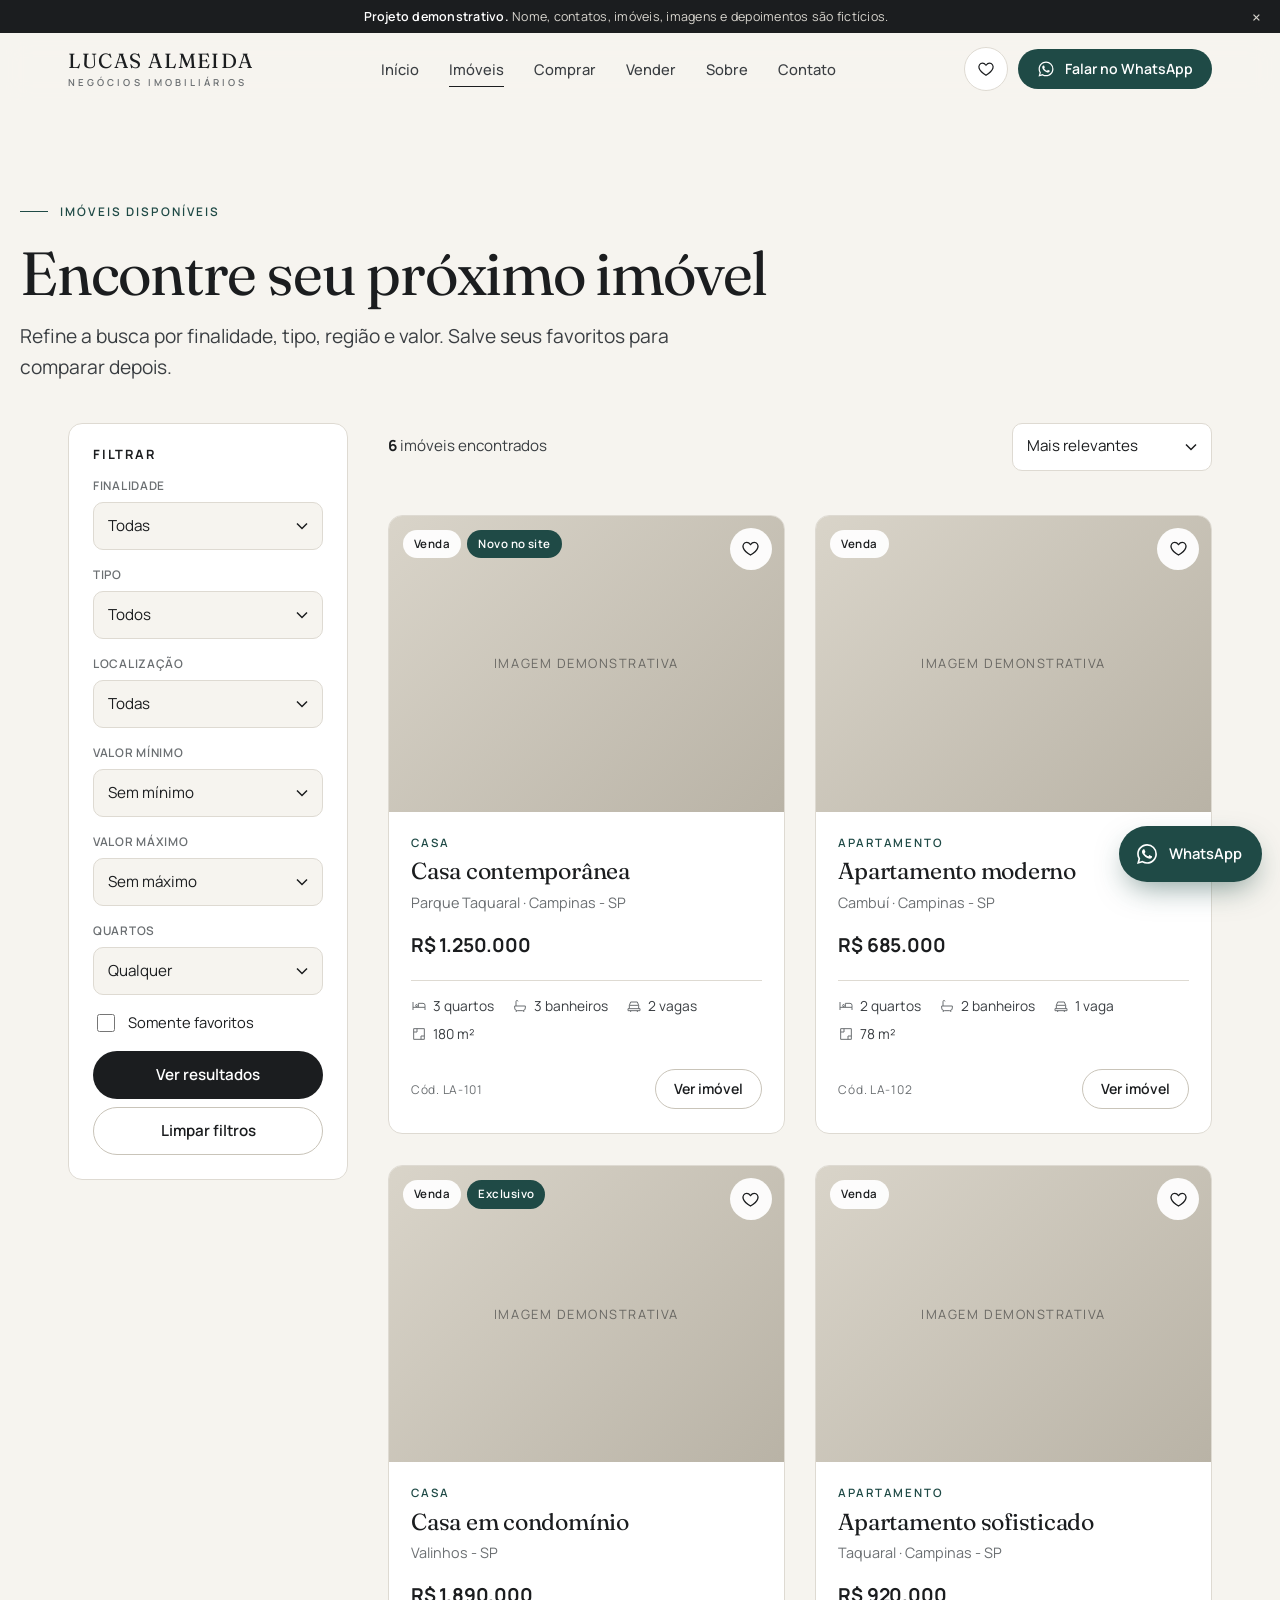
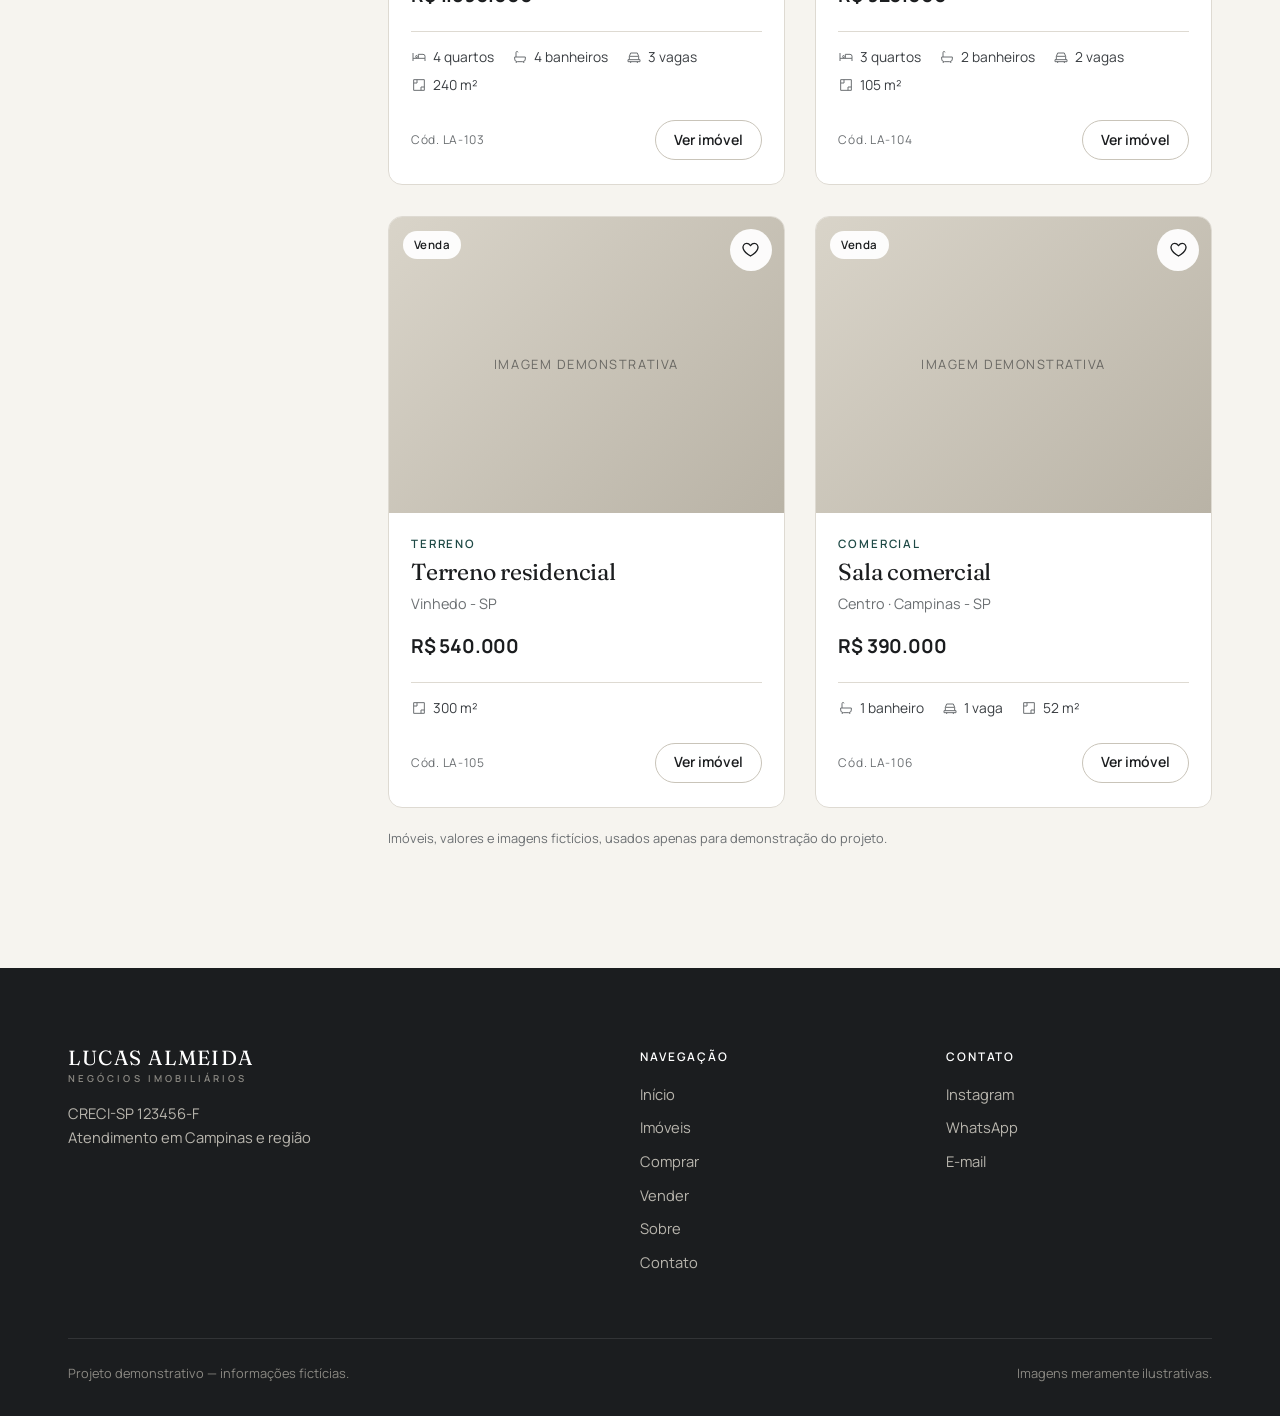
==== imoveis.html @ a48c370a "Site demonstrativo para corretor de imóveis autônomo Páginas de início, listagem com filtros e detal" ====
<!doctype html>
<html lang="pt-BR" class="no-js">
<head>
  <meta charset="utf-8">
  <meta name="viewport" content="width=device-width, initial-scale=1, viewport-fit=cover">
  <title>Imóveis · Lucas Almeida</title>
  <meta name="description" content="Projeto demonstrativo: imóveis fictícios à venda em Campinas e região.">
  <meta name="theme-color" content="#f6f4ef">
  <link rel="preconnect" href="https://fonts.googleapis.com">
  <link rel="preconnect" href="https://fonts.gstatic.com" crossorigin>
  <link href="https://fonts.googleapis.com/css2?family=Fraunces:ital,opsz,wght@0,9..144,300..500;1,9..144,300..500&family=Manrope:wght@400;500;600;700&display=swap" rel="stylesheet">
  <link rel="stylesheet" href="assets/css/style.css">
</head>
<body data-page="imoveis">
<main>
  <div class="container page-head">
    <span class="chapter">Imóveis disponíveis</span>
    <h1>Encontre seu próximo imóvel</h1>
    <p class="lead">Refine a busca por finalidade, tipo, região e valor. Salve seus favoritos para comparar depois.</p>
  </div>
  <div class="container listing">
    <form class="filters" id="filters" aria-label="Filtros de imóveis">
      <h2>Filtrar</h2>
      <button class="filters__close" type="button" aria-label="Fechar filtros">×</button>
      <div class="field">
        <label for="f-finalidade">Finalidade</label>
        <select class="select" id="f-finalidade" name="finalidade"><option value="">Todas</option><option value="comprar">Comprar</option><option value="alugar">Alugar</option></select>
      </div>
      <div class="field">
        <label for="f-tipo">Tipo</label>
        <select class="select" id="f-tipo" name="tipo"><option value="">Todos</option><option>Casa</option><option>Apartamento</option><option>Terreno</option><option>Comercial</option></select>
      </div>
      <div class="field">
        <label for="f-local">Localização</label>
        <select class="select" id="f-local" name="local"><option value="">Todas</option><option>Campinas</option><option>Valinhos</option><option>Vinhedo</option><option>Sumaré</option><option>Paulínia</option></select>
      </div>
      <div class="field">
        <label for="f-min">Valor mínimo</label>
        <select class="select" id="f-min" name="min"><option value="">Sem mínimo</option><option value="300000">R$ 300 mil</option><option value="500000">R$ 500 mil</option><option value="750000">R$ 750 mil</option><option value="1000000">R$ 1 milhão</option><option value="1500000">R$ 1,5 milhão</option></select>
      </div>
      <div class="field">
        <label for="f-max">Valor máximo</label>
        <select class="select" id="f-max" name="max"><option value="">Sem máximo</option><option value="500000">R$ 500 mil</option><option value="750000">R$ 750 mil</option><option value="1000000">R$ 1 milhão</option><option value="1500000">R$ 1,5 milhão</option><option value="2000000">R$ 2 milhões</option></select>
      </div>
      <div class="field">
        <label for="f-quartos">Quartos</label>
        <select class="select" id="f-quartos" name="quartos"><option value="">Qualquer</option><option value="1">1+</option><option value="2">2+</option><option value="3">3+</option><option value="4">4+</option></select>
      </div>
      <label class="check"><input type="checkbox" name="favoritos" value="1"> Somente favoritos</label>
      <div class="filters__actions">
        <button class="btn btn--dark" type="submit">Ver resultados</button>
        <button class="btn btn--ghost" type="button" data-reset>Limpar filtros</button>
      </div>
    </form>
    <div>
      <div class="toolbar">
        <p class="results-count" id="results-count" aria-live="polite"></p>
        <div style="display:flex;gap:8px;flex:1;justify-content:flex-end">
          <button class="btn btn--ghost btn--sm filters-open" type="button" aria-expanded="false">Filtros</button>
          <label class="sr-only" for="sort">Ordenar</label>
          <select class="select" id="sort">
            <option value="relevancia">Mais relevantes</option>
            <option value="menor">Menor valor</option>
            <option value="maior">Maior valor</option>
            <option value="area">Maior área</option>
          </select>
        </div>
      </div>
      <div class="active-filters" id="active-filters"></div>
      <div class="grid" id="results"></div>
      <p class="note">Imóveis, valores e imagens fictícios, usados apenas para demonstração do projeto.</p>
    </div>
  </div>
  <div class="scrim"></div>
</main>
<script src="assets/js/data.js"></script>
<script src="assets/js/main.js"></script>
</body>
</html>
---- assets/css/style.css ----
/* =========================================================
   Lucas Almeida — Negócios Imobiliários (projeto demonstrativo)
   ========================================================= */

:root {
  --bg: #f6f4ef;
  --surface: #ffffff;
  --surface-2: #eeebe4;
  --ink: #1b1d1f;
  --ink-2: #3a3e42;
  --muted: #6b6f72;
  --line: #dedad2;
  --line-strong: #c9c4b9;
  --accent: #1f4a46;
  --accent-ink: #ffffff;
  --accent-soft: #e3ebe8;
  --danger: #a4372b;

  --serif: "Fraunces", Georgia, "Times New Roman", serif;
  --sans: "Manrope", system-ui, -apple-system, "Segoe UI", sans-serif;

  --radius: 14px;
  --radius-sm: 10px;
  --shadow: 0 1px 2px rgba(20, 22, 24, .04), 0 12px 32px -12px rgba(20, 22, 24, .14);
  --ease: cubic-bezier(.2, .7, .2, 1);

  --gutter: clamp(16px, 4vw, 48px);
  --max: 1240px;
  --header-h: 72px;
}

*, *::before, *::after { box-sizing: border-box; }
html { scroll-behavior: smooth; scroll-padding-top: calc(var(--header-h) + 16px); -webkit-text-size-adjust: 100%; }
body {
  margin: 0;
  background: var(--bg);
  color: var(--ink);
  font-family: var(--sans);
  font-size: 16px;
  line-height: 1.6;
  -webkit-font-smoothing: antialiased;
  overflow-x: hidden;
}
img { display: block; max-width: 100%; }
a { color: inherit; }
button, input, select, textarea { font: inherit; color: inherit; }
button { cursor: pointer; }
:focus-visible { outline: 2px solid var(--accent); outline-offset: 3px; border-radius: 4px; }
.sr-only { position: absolute; width: 1px; height: 1px; overflow: hidden; clip: rect(0 0 0 0); white-space: nowrap; }

.container { width: 100%; max-width: var(--max); margin: 0 auto; padding: 0 var(--gutter); }
.section { padding: clamp(72px, 10vw, 136px) 0; }
.section--tight { padding: clamp(56px, 7vw, 96px) 0; }
.section--dark { background: var(--ink); color: #eceae4; }
.section--alt { background: var(--surface-2); }

/* ---------- Tipografia ---------- */
h1, h2, h3 { font-family: var(--serif); font-weight: 400; letter-spacing: -0.02em; line-height: 1.08; margin: 0; }
h1 { font-size: clamp(2.4rem, 6.4vw, 4.9rem); }
h2 { font-size: clamp(2rem, 4.4vw, 3.3rem); }
h3 { font-size: 1.35rem; letter-spacing: -0.01em; }
p { margin: 0; }
.lead { font-size: clamp(1.05rem, 1.6vw, 1.2rem); color: var(--ink-2); max-width: 56ch; }
.muted { color: var(--muted); }

/* Assinatura: rótulos de "capítulo" */
.chapter {
  display: inline-flex; align-items: center; gap: 12px;
  font-size: .74rem; font-weight: 600; letter-spacing: .18em; text-transform: uppercase;
  color: var(--accent); margin-bottom: 20px;
}
.chapter::before { content: ""; width: 28px; height: 1px; background: currentColor; }
.section--dark .chapter { color: #9cc1ba; }

.section-head { display: flex; justify-content: space-between; align-items: flex-end; gap: 32px; margin-bottom: clamp(36px, 5vw, 56px); flex-wrap: wrap; }
.section-head p { margin-top: 14px; }

/* ---------- Botões ---------- */
.btn {
  display: inline-flex; align-items: center; justify-content: center; gap: 10px;
  min-height: 48px; padding: 0 24px; border-radius: 999px;
  border: 1px solid transparent; text-decoration: none; font-weight: 600; font-size: .95rem;
  transition: background .25s var(--ease), color .25s var(--ease), border-color .25s var(--ease), transform .25s var(--ease);
  white-space: nowrap;
}
.btn:active { transform: translateY(1px); }
.btn--primary { background: var(--accent); color: var(--accent-ink); }
.btn--primary:hover { background: #163935; }
.btn--dark { background: var(--ink); color: #fff; }
.btn--dark:hover { background: #000; }
.btn--ghost { border-color: var(--line-strong); background: transparent; }
.btn--ghost:hover { border-color: var(--ink); }
.btn--light { background: #fff; color: var(--ink); }
.btn--light:hover { background: var(--surface-2); }
.btn--outline-light { border-color: rgba(255,255,255,.45); color: #fff; }
.btn--outline-light:hover { border-color: #fff; background: rgba(255,255,255,.08); }
.btn--sm { min-height: 40px; padding: 0 18px; font-size: .88rem; }
.btn--block { width: 100%; }
.btn svg { width: 18px; height: 18px; flex: none; }

.link-arrow { display: inline-flex; align-items: center; gap: 8px; font-weight: 600; text-decoration: none; border-bottom: 1px solid currentColor; padding-bottom: 2px; }
.link-arrow span { transition: transform .25s var(--ease); }
.link-arrow:hover span { transform: translateX(4px); }

/* ---------- Faixa demonstrativa ---------- */
.demo-bar {
  background: var(--ink); color: #d9d6cf; font-size: .78rem; letter-spacing: .02em;
  text-align: center; padding: 8px 44px 8px 16px; position: relative; line-height: 1.4;
}
.demo-bar strong { color: #fff; font-weight: 600; }
.demo-bar button { position: absolute; right: 8px; top: 50%; transform: translateY(-50%); background: none; border: 0; color: #d9d6cf; width: 32px; height: 32px; font-size: 18px; line-height: 1; }
.demo-bar[hidden] { display: none; }

/* ---------- Header ---------- */
.header {
  position: sticky; top: 0; z-index: 50;
  background: rgba(246, 244, 239, .88);
  backdrop-filter: saturate(160%) blur(14px);
  -webkit-backdrop-filter: saturate(160%) blur(14px);
  border-bottom: 1px solid transparent;
  transition: border-color .3s var(--ease);
}
.header.is-scrolled { border-color: var(--line); }
.header__inner { display: flex; align-items: center; justify-content: space-between; height: var(--header-h); gap: 24px; }
.logo { text-decoration: none; display: flex; flex-direction: column; line-height: 1; }
.logo__name { font-family: var(--serif); font-size: 1.28rem; letter-spacing: .06em; }
.logo__tag { font-size: .6rem; letter-spacing: .32em; color: var(--muted); margin-top: 6px; font-weight: 600; }
.nav { display: flex; align-items: center; gap: 30px; }
.nav a { text-decoration: none; font-size: .92rem; font-weight: 500; color: var(--ink-2); position: relative; padding: 6px 0; }
.nav a::after { content: ""; position: absolute; left: 0; right: 0; bottom: 0; height: 1px; background: var(--ink); transform: scaleX(0); transform-origin: left; transition: transform .3s var(--ease); }
.nav a:hover::after, .nav a[aria-current="page"]::after { transform: scaleX(1); }
.header__actions { display: flex; align-items: center; gap: 10px; }
.fav-link { position: relative; display: inline-grid; place-items: center; width: 44px; height: 44px; border-radius: 50%; border: 1px solid var(--line); text-decoration: none; background: var(--surface); }
.fav-link svg { width: 18px; height: 18px; }
.fav-link__count { position: absolute; top: -4px; right: -4px; min-width: 20px; height: 20px; padding: 0 5px; border-radius: 10px; background: var(--accent); color: #fff; font-size: .7rem; font-weight: 700; display: grid; place-items: center; }
.fav-link__count[hidden] { display: none; }
.menu-toggle { display: none; width: 44px; height: 44px; border-radius: 50%; border: 1px solid var(--line); background: var(--surface); position: relative; }
.menu-toggle span { position: absolute; left: 13px; right: 13px; height: 1.5px; background: var(--ink); transition: transform .3s var(--ease), opacity .2s; }
.menu-toggle span:nth-child(1) { top: 17px; }
.menu-toggle span:nth-child(2) { top: 25px; }
.menu-open .menu-toggle span:nth-child(1) { transform: translateY(4px) rotate(45deg); }
.menu-open .menu-toggle span:nth-child(2) { transform: translateY(-4px) rotate(-45deg); }

.mobile-nav {
  position: fixed; inset: 0; z-index: 45; background: var(--bg);
  padding: calc(var(--header-h) + 56px) var(--gutter) 32px;
  display: flex; flex-direction: column; gap: 4px;
  opacity: 0; visibility: hidden; transform: translateY(-8px);
  transition: opacity .3s var(--ease), transform .3s var(--ease), visibility .3s;
}
.menu-open .mobile-nav { opacity: 1; visibility: visible; transform: none; }
.mobile-nav a:not(.btn) { font-family: var(--serif); font-size: 2rem; text-decoration: none; padding: 8px 0; border-bottom: 1px solid var(--line); }
.mobile-nav .btn { margin-top: 28px; }
.mobile-nav__meta { margin-top: auto; font-size: .85rem; color: var(--muted); }

@media (max-width: 960px) {
  .nav, .header__actions .btn { display: none; }
  .menu-toggle { display: inline-block; }
}
@media (min-width: 961px) { .mobile-nav { display: none; } }

/* ---------- WhatsApp flutuante ---------- */
.wa-float {
  position: fixed; right: 18px; bottom: 18px; z-index: 40;
  display: inline-flex; align-items: center; gap: 10px;
  height: 56px; padding: 0 20px 0 16px; border-radius: 999px;
  background: var(--accent); color: #fff; text-decoration: none; font-weight: 600; font-size: .92rem;
  box-shadow: 0 12px 30px -8px rgba(31, 74, 70, .55);
  transition: transform .3s var(--ease), opacity .3s;
}
.wa-float:hover { transform: translateY(-2px); }
.wa-float svg { width: 24px; height: 24px; }
@media (max-width: 600px) { .wa-float { padding: 0; width: 56px; justify-content: center; } .wa-float span { display: none; } }
.has-sticky-bar .wa-float { display: none; }

/* ---------- Hero ---------- */
.hero { position: relative; min-height: min(92svh, 860px); display: flex; align-items: flex-end; color: #fff; isolation: isolate; overflow: hidden; }
.hero__media { position: absolute; inset: 0; z-index: -2; }
.hero__media img { width: 100%; height: 100%; object-fit: cover; object-position: center 60%; animation: heroZoom 18s var(--ease) both; }
.hero::after { content: ""; position: absolute; inset: 0; z-index: -1; background: linear-gradient(180deg, rgba(12,14,15,.25) 0%, rgba(12,14,15,.1) 35%, rgba(12,14,15,.72) 100%); }
@keyframes heroZoom { from { transform: scale(1.08); } to { transform: scale(1); } }
.hero__content { padding-top: 120px; padding-bottom: clamp(140px, 16vw, 190px); }
.hero__eyebrow { font-size: .78rem; letter-spacing: .28em; text-transform: uppercase; font-weight: 600; opacity: .9; margin-bottom: 22px; }
.hero h1 { max-width: 15ch; }
.hero h1 em { font-style: italic; }
.hero__sub { margin-top: 22px; font-size: clamp(1.02rem, 1.7vw, 1.2rem); max-width: 46ch; color: rgba(255,255,255,.88); }
.hero__actions { display: flex; gap: 12px; margin-top: 34px; flex-wrap: wrap; }
.hero__credit { position: absolute; right: var(--gutter); bottom: 14px; font-size: .68rem; color: rgba(255,255,255,.6); letter-spacing: .04em; }
@media (max-width: 600px) {
  .hero { min-height: 88svh; }
  .hero__actions .btn { flex: 1 1 100%; }
  .hero__content { padding-bottom: 72px; }
  .hero__credit { display: none; }
}

/* ---------- Busca ---------- */
.search-wrap { position: relative; z-index: 5; margin-top: -84px; }
.search {
  background: var(--surface); border-radius: 20px; box-shadow: var(--shadow);
  padding: clamp(20px, 3vw, 32px); border: 1px solid var(--line);
}
.search__top { display: flex; justify-content: space-between; align-items: center; gap: 16px; flex-wrap: wrap; margin-bottom: 20px; }
.search__title { font-family: var(--serif); font-size: 1.5rem; }
.segmented { display: inline-flex; padding: 4px; background: var(--surface-2); border-radius: 999px; }
.segmented label { position: relative; }
.segmented input { position: absolute; opacity: 0; inset: 0; cursor: pointer; }
.segmented span { display: block; padding: 8px 20px; border-radius: 999px; font-size: .88rem; font-weight: 600; color: var(--muted); transition: background .25s, color .25s; }
.segmented input:checked + span { background: var(--surface); color: var(--ink); box-shadow: 0 1px 3px rgba(0,0,0,.08); }
.segmented input:focus-visible + span { outline: 2px solid var(--accent); outline-offset: 2px; }
.search__grid { display: grid; grid-template-columns: repeat(5, minmax(0, 1fr)) auto; gap: 12px; align-items: end; }
.field { display: flex; flex-direction: column; gap: 6px; min-width: 0; }
.field > span, .field > label { font-size: .74rem; font-weight: 600; letter-spacing: .06em; text-transform: uppercase; color: var(--muted); }
.select, .input, .textarea {
  width: 100%; min-height: 48px; padding: 0 14px; border-radius: var(--radius-sm);
  border: 1px solid var(--line); background: var(--bg); font-size: .95rem;
  transition: border-color .2s, background .2s;
}
.select { appearance: none; padding-right: 36px; background-image: url("data:image/svg+xml,%3Csvg xmlns='http://www.w3.org/2000/svg' width='12' height='8' fill='none' stroke='%231b1d1f' stroke-width='1.5'%3E%3Cpath d='M1 1.5l5 5 5-5'/%3E%3C/svg%3E"); background-repeat: no-repeat; background-position: right 14px center; }
.select:hover, .input:hover, .textarea:hover { border-color: var(--line-strong); }
.select:focus, .input:focus, .textarea:focus { outline: none; border-color: var(--accent); background: var(--surface); box-shadow: 0 0 0 3px var(--accent-soft); }
.textarea { padding: 12px 14px; min-height: 120px; resize: vertical; }
.search__foot { display: flex; justify-content: space-between; align-items: center; margin-top: 16px; gap: 12px; flex-wrap: wrap; font-size: .9rem; }
.search__more { display: none; background: none; border: 0; padding: 0; font-weight: 600; text-decoration: underline; text-underline-offset: 3px; }

@media (max-width: 1080px) { .search__grid { grid-template-columns: repeat(3, minmax(0, 1fr)); } .search__grid .btn { grid-column: 1 / -1; } }
@media (max-width: 640px) {
  .search-wrap { margin-top: -40px; }
  .search__grid { grid-template-columns: 1fr 1fr; }
  .search__grid .field--wide { grid-column: 1 / -1; }
  .search:not(.is-expanded) .field--extra { display: none; }
  .search__more { display: inline; }
}

/* ---------- Cards de imóvel ---------- */
.grid { display: grid; gap: clamp(20px, 2.4vw, 32px); grid-template-columns: repeat(3, minmax(0, 1fr)); }
@media (max-width: 1024px) { .grid { grid-template-columns: repeat(2, minmax(0, 1fr)); } }
@media (max-width: 640px) { .grid { grid-template-columns: 1fr; } }

.card { position: relative; display: flex; flex-direction: column; background: var(--surface); border: 1px solid var(--line); border-radius: var(--radius); overflow: hidden; transition: transform .4s var(--ease), box-shadow .4s var(--ease), border-color .4s; }
.card:hover { transform: translateY(-4px); box-shadow: var(--shadow); border-color: transparent; }
.card__media { position: relative; aspect-ratio: 4 / 3; overflow: hidden; background: var(--surface-2); }
.card__media img { width: 100%; height: 100%; object-fit: cover; transition: transform .9s var(--ease); }
.card:hover .card__media img { transform: scale(1.04); }
.card__tags { position: absolute; top: 14px; left: 14px; display: flex; gap: 6px; }
.tag { display: inline-block; padding: 5px 11px; border-radius: 999px; font-size: .72rem; font-weight: 600; letter-spacing: .04em; background: rgba(255,255,255,.94); color: var(--ink); }
.tag--accent { background: var(--accent); color: #fff; }
.fav-btn {
  position: absolute; top: 12px; right: 12px; z-index: 2;
  width: 42px; height: 42px; border-radius: 50%; border: 0;
  background: rgba(255,255,255,.94); display: grid; place-items: center;
  transition: transform .25s var(--ease), background .25s;
}
.fav-btn:hover { transform: scale(1.06); }
.fav-btn svg { width: 19px; height: 19px; fill: none; stroke: var(--ink); stroke-width: 1.6; transition: fill .25s, stroke .25s; }
.fav-btn[aria-pressed="true"] svg { fill: var(--danger); stroke: var(--danger); }
.fav-btn.pop svg { animation: pop .4s var(--ease); }
@keyframes pop { 40% { transform: scale(1.3); } }
.card__body { padding: 22px 22px 24px; display: flex; flex-direction: column; gap: 6px; flex: 1; }
.card__type { font-size: .72rem; font-weight: 600; letter-spacing: .16em; text-transform: uppercase; color: var(--accent); }
.card__title { font-family: var(--serif); font-size: 1.45rem; line-height: 1.15; }
.card__title a { text-decoration: none; }
.card__title a::after { content: ""; position: absolute; inset: 0; z-index: 1; }
.card__loc { font-size: .9rem; color: var(--muted); }
.card__price { font-size: 1.2rem; font-weight: 700; margin-top: 10px; letter-spacing: -0.01em; }
.specs { display: flex; flex-wrap: wrap; gap: 6px 18px; margin: 14px 0 0; padding: 14px 0 0; border-top: 1px solid var(--line); list-style: none; font-size: .86rem; color: var(--ink-2); }
.specs li { display: inline-flex; align-items: center; gap: 6px; }
.specs svg { width: 16px; height: 16px; stroke: var(--muted); fill: none; stroke-width: 1.5; }
.card__foot { margin-top: auto; padding-top: 18px; display: flex; justify-content: space-between; align-items: center; }
.card__foot .btn { position: relative; z-index: 2; }
.card__code { font-size: .75rem; color: var(--muted); letter-spacing: .06em; }

/* imagem indisponível */
.img-fallback { position: relative; background: linear-gradient(135deg, #d9d4c9, #b9b3a6); }
.img-fallback img { opacity: 0; }
.img-fallback::after { content: "Imagem demonstrativa"; position: absolute; inset: 0; display: grid; place-items: center; font-size: .8rem; letter-spacing: .12em; text-transform: uppercase; color: rgba(27,29,31,.55); }

/* ---------- Sobre ---------- */
.about { display: grid; grid-template-columns: 5fr 6fr; gap: clamp(40px, 7vw, 110px); align-items: center; }
.about__media { position: relative; }
.about__media .frame { aspect-ratio: 4 / 5; border-radius: var(--radius); overflow: hidden; background: var(--surface-2); }
.about__media img { width: 100%; height: 100%; object-fit: cover; }
.about__badge { position: absolute; left: -18px; bottom: 32px; background: var(--surface); border: 1px solid var(--line); border-radius: 12px; padding: 14px 18px; box-shadow: var(--shadow); }
.about__badge strong { display: block; font-family: var(--serif); font-size: 1.1rem; font-weight: 400; }
.about__badge span { font-size: .78rem; color: var(--muted); letter-spacing: .04em; }
.about h2 { max-width: 16ch; }
.about .lead { margin-top: 24px; }
.pillars { list-style: none; padding: 0; margin: 40px 0 36px; display: grid; gap: 0; }
.pillars li { display: grid; grid-template-columns: 56px 1fr; gap: 16px; padding: 20px 0; border-top: 1px solid var(--line); }
.pillars li:last-child { border-bottom: 1px solid var(--line); }
.pillars .n { font-family: var(--serif); font-size: 1.1rem; color: var(--accent); }
.pillars h3 { font-family: var(--sans); font-size: .82rem; font-weight: 700; letter-spacing: .14em; text-transform: uppercase; }
.pillars p { color: var(--muted); margin-top: 4px; font-size: .95rem; }
@media (max-width: 860px) { .about { grid-template-columns: 1fr; } .about__media { max-width: 440px; } .about__badge { left: 16px; } }

/* ---------- Serviços ---------- */
.services { display: grid; grid-template-columns: repeat(3, minmax(0, 1fr)); border-top: 1px solid rgba(255,255,255,.14); }
.service { padding: 40px 36px 40px 0; display: flex; flex-direction: column; gap: 14px; }
.service + .service { padding-left: 36px; border-left: 1px solid rgba(255,255,255,.14); }
.service svg { width: 34px; height: 34px; stroke: #9cc1ba; fill: none; stroke-width: 1.2; margin-bottom: 18px; }
.service h3 { font-size: 1.7rem; color: #fff; }
.service p { color: #b9b6ae; max-width: 32ch; }
.service .link-arrow { margin-top: auto; padding-top: 24px; align-self: flex-start; color: #fff; border: 0; }
.service .link-arrow span { display: inline-block; }
@media (max-width: 860px) {
  .services { grid-template-columns: 1fr; }
  .service, .service + .service { padding: 32px 0; border-left: 0; }
  .service + .service { border-top: 1px solid rgba(255,255,255,.14); }
}

/* Vender — passos */
.sell { display: grid; grid-template-columns: 1fr 1fr; gap: clamp(40px, 6vw, 96px); align-items: start; }
.steps { list-style: none; margin: 0; padding: 0; counter-reset: s; }
.steps li { counter-increment: s; display: grid; grid-template-columns: 48px 1fr; gap: 14px; padding: 22px 0; border-bottom: 1px solid var(--line); }
.steps li:first-child { border-top: 1px solid var(--line); }
.steps li::before { content: "0" counter(s); font-family: var(--serif); color: var(--accent); font-size: 1.1rem; }
.steps strong { display: block; font-weight: 600; }
.steps span { color: var(--muted); font-size: .95rem; }
@media (max-width: 860px) { .sell { grid-template-columns: 1fr; } }

/* ---------- Regiões ---------- */
.regions { display: grid; grid-template-columns: repeat(6, 1fr); gap: 16px; }
.region { position: relative; border-radius: var(--radius); overflow: hidden; color: #fff; text-decoration: none; min-height: 340px; display: flex; align-items: flex-end; isolation: isolate; background: #2b2e30; grid-column: span 2; }
.region:nth-child(1), .region:nth-child(2) { grid-column: span 3; min-height: 400px; }
.region img { position: absolute; inset: 0; width: 100%; height: 100%; object-fit: cover; z-index: -2; transition: transform 1s var(--ease); }
.region::after { content: ""; position: absolute; inset: 0; z-index: -1; background: linear-gradient(180deg, transparent 35%, rgba(10,12,13,.78)); }
.region:hover img { transform: scale(1.05); }
.region__body { padding: 26px; }
.region h3 { font-size: 1.9rem; display: flex; align-items: center; gap: 10px; }
.region h3 span { font-family: var(--sans); font-size: 1rem; transition: transform .3s var(--ease); }
.region:hover h3 span { transform: translateX(4px); }
.region p { color: rgba(255,255,255,.82); font-size: .92rem; margin-top: 6px; max-width: 34ch; }
@media (max-width: 860px) {
  .regions { display: flex; overflow-x: auto; scroll-snap-type: x mandatory; margin: 0 calc(var(--gutter) * -1); padding: 0 var(--gutter) 8px; scrollbar-width: none; }
  .regions::-webkit-scrollbar { display: none; }
  .region, .region:nth-child(1), .region:nth-child(2) { flex: 0 0 78%; min-height: 360px; scroll-snap-align: start; }
}
.note { font-size: .8rem; color: var(--muted); margin-top: 20px; }

/* ---------- Depoimentos ---------- */
.quotes { display: grid; grid-template-columns: repeat(3, minmax(0, 1fr)); gap: clamp(20px, 3vw, 40px); }
.quote { margin: 0; padding: 32px 0 0; border-top: 1px solid var(--ink); display: flex; flex-direction: column; gap: 24px; }
.quote blockquote { margin: 0; font-family: var(--serif); font-size: 1.3rem; line-height: 1.4; letter-spacing: -0.01em; }
.quote figcaption { margin-top: auto; font-size: .9rem; }
.quote figcaption strong { display: block; font-weight: 600; }
.quote figcaption span { color: var(--muted); }
@media (max-width: 860px) { .quotes { grid-template-columns: 1fr; } }

/* ---------- CTA ---------- */
.cta { position: relative; border-radius: 24px; overflow: hidden; background: var(--accent); color: #fff; padding: clamp(44px, 7vw, 96px); display: grid; grid-template-columns: 1.4fr 1fr; gap: 40px; align-items: end; isolation: isolate; }
.cta::before { content: ""; position: absolute; right: -120px; top: -120px; width: 420px; height: 420px; border-radius: 50%; border: 1px solid rgba(255,255,255,.14); z-index: -1; }
.cta::after { content: ""; position: absolute; right: -40px; top: -40px; width: 260px; height: 260px; border-radius: 50%; border: 1px solid rgba(255,255,255,.12); z-index: -1; }
.cta p { color: rgba(255,255,255,.82); margin-top: 18px; max-width: 44ch; font-size: 1.08rem; }
.cta__actions { display: flex; gap: 12px; flex-wrap: wrap; justify-content: flex-end; }
@media (max-width: 860px) { .cta { grid-template-columns: 1fr; } .cta__actions { justify-content: flex-start; } .cta__actions .btn { flex: 1 1 auto; } }

/* ---------- Contato ---------- */
.contact { display: grid; grid-template-columns: 1fr 1.2fr; gap: clamp(40px, 7vw, 110px); }
.contact-list { list-style: none; padding: 0; margin: 40px 0 0; }
.contact-list li { border-top: 1px solid var(--line); }
.contact-list li:last-child { border-bottom: 1px solid var(--line); }
.contact-list a { display: flex; justify-content: space-between; align-items: center; gap: 16px; padding: 20px 0; text-decoration: none; }
.contact-list small { display: block; font-size: .72rem; letter-spacing: .14em; text-transform: uppercase; color: var(--muted); font-weight: 600; }
.contact-list strong { font-weight: 500; font-size: 1.05rem; word-break: break-word; }
.contact-list .arr { transition: transform .3s var(--ease); }
.contact-list a:hover .arr { transform: translate(3px, -3px); }
.form { background: var(--surface); border: 1px solid var(--line); border-radius: 20px; padding: clamp(24px, 4vw, 44px); display: grid; gap: 18px; grid-template-columns: 1fr 1fr; }
.form .field--full { grid-column: 1 / -1; }
.chips { display: flex; flex-wrap: wrap; gap: 8px; border: 0; padding: 0; margin: 0; }
.chips legend { font-size: .74rem; font-weight: 600; letter-spacing: .06em; text-transform: uppercase; color: var(--muted); margin-bottom: 8px; padding: 0; }
.chip { position: relative; }
.chip input { position: absolute; opacity: 0; inset: 0; cursor: pointer; }
.chip span { display: inline-block; padding: 10px 18px; border: 1px solid var(--line); border-radius: 999px; font-size: .9rem; font-weight: 500; transition: all .2s; }
.chip input:checked + span { background: var(--ink); border-color: var(--ink); color: #fff; }
.chip input:focus-visible + span { outline: 2px solid var(--accent); outline-offset: 2px; }
.field-error { font-size: .8rem; color: var(--danger); min-height: 0; }
.is-invalid { border-color: var(--danger) !important; }
.form__foot { grid-column: 1 / -1; display: flex; flex-direction: column; gap: 12px; }
.form__hint { font-size: .8rem; color: var(--muted); }
.form-success { grid-column: 1 / -1; padding: 16px 18px; border-radius: 12px; background: var(--accent-soft); color: var(--accent); font-size: .92rem; }
.form-success[hidden] { display: none; }
@media (max-width: 860px) { .contact { grid-template-columns: 1fr; } }
@media (max-width: 520px) { .form { grid-template-columns: 1fr; } }

/* ---------- Footer ---------- */
.footer { background: var(--ink); color: #b9b6ae; padding: 80px 0 32px; font-size: .92rem; }
.footer .logo__name { color: #fff; }
.footer .logo__tag { color: #8b8983; }
.footer__grid { display: grid; grid-template-columns: 2fr 1fr 1fr; gap: 40px; }
.footer h4 { color: #fff; font-size: .74rem; letter-spacing: .16em; text-transform: uppercase; margin: 0 0 16px; font-weight: 600; }
.footer ul { list-style: none; padding: 0; margin: 0; display: grid; gap: 10px; }
.footer a { text-decoration: none; }
.footer a:hover { color: #fff; }
.footer__creci { margin-top: 18px; }
.footer__bottom { margin-top: 64px; padding-top: 24px; border-top: 1px solid rgba(255,255,255,.1); display: flex; justify-content: space-between; gap: 16px; flex-wrap: wrap; font-size: .8rem; color: #8b8983; }
@media (max-width: 720px) { .footer__grid { grid-template-columns: 1fr 1fr; } .footer__grid > :first-child { grid-column: 1 / -1; } }

/* ---------- Página de listagem ---------- */
.page-head { padding: clamp(48px, 7vw, 88px) 0 clamp(28px, 4vw, 40px); }
.page-head h1 { font-size: clamp(2.2rem, 5vw, 3.8rem); }
.page-head .lead { margin-top: 14px; }
.listing { display: grid; grid-template-columns: 280px 1fr; gap: 40px; align-items: start; padding-bottom: 120px; }
.filters { position: sticky; top: calc(var(--header-h) + 20px); display: grid; gap: 16px; background: var(--surface); border: 1px solid var(--line); border-radius: var(--radius); padding: 24px; }
.filters h2 { font-family: var(--sans); font-size: .8rem; letter-spacing: .14em; text-transform: uppercase; font-weight: 700; }
.filters .check { display: flex; align-items: center; gap: 10px; font-size: .92rem; cursor: pointer; }
.filters .check input { width: 18px; height: 18px; accent-color: var(--accent); }
.filters__actions { display: grid; gap: 8px; }
.toolbar { display: flex; justify-content: space-between; align-items: center; gap: 16px; margin-bottom: 24px; flex-wrap: wrap; }
.toolbar .select { width: auto; min-width: 200px; background-color: var(--surface); }
.results-count { font-size: .95rem; color: var(--ink-2); }
.results-count strong { color: var(--ink); }
.filters-open { display: none; }
.active-filters { display: flex; flex-wrap: wrap; gap: 8px; margin-bottom: 20px; }
.active-filters button { border: 1px solid var(--line); background: var(--surface); border-radius: 999px; padding: 6px 12px; font-size: .82rem; display: inline-flex; gap: 6px; align-items: center; }
.active-filters button:hover { border-color: var(--ink); }
.listing .grid { grid-template-columns: repeat(2, minmax(0, 1fr)); }
.empty { grid-column: 1 / -1; text-align: center; padding: 64px 24px; border: 1px dashed var(--line-strong); border-radius: var(--radius); }
.empty h3 { font-size: 1.6rem; }
.empty p { color: var(--muted); margin: 10px auto 24px; max-width: 44ch; }
.empty .btn + .btn { margin-left: 8px; }
.filters__close { display: none; }
@media (max-width: 960px) {
  .listing { grid-template-columns: 1fr; }
  .filters-open { display: inline-flex; }
  .filters { position: fixed; inset: auto 0 0 0; top: auto; z-index: 60; border-radius: 20px 20px 0 0; max-height: 86svh; overflow-y: auto; transform: translateY(105%); transition: transform .35s var(--ease); padding-bottom: calc(24px + env(safe-area-inset-bottom)); }
  .filters.is-open { transform: none; box-shadow: 0 -20px 60px rgba(0,0,0,.2); }
  .filters__close { display: inline-grid; place-items: center; position: absolute; right: 14px; top: 14px; width: 40px; height: 40px; border-radius: 50%; border: 1px solid var(--line); background: var(--surface); font-size: 20px; }
}
@media (max-width: 640px) { .listing .grid { grid-template-columns: 1fr; } .toolbar .select { min-width: 0; flex: 1; } }
.scrim { position: fixed; inset: 0; background: rgba(12,14,15,.45); z-index: 55; opacity: 0; visibility: hidden; transition: opacity .3s, visibility .3s; }
.scrim.is-open { opacity: 1; visibility: visible; }

/* ---------- Página do imóvel ---------- */
.breadcrumb { font-size: .85rem; color: var(--muted); padding: 24px 0; display: flex; gap: 8px; flex-wrap: wrap; }
.breadcrumb a { text-decoration: none; }
.breadcrumb a:hover { color: var(--ink); }
.gallery { display: grid; grid-template-columns: 2fr 1fr 1fr; grid-template-rows: 1fr 1fr; gap: 10px; height: clamp(320px, 56vw, 580px); border-radius: 18px; overflow: hidden; position: relative; }
.gallery button { padding: 0; border: 0; background: var(--surface-2); position: relative; overflow: hidden; }
.gallery button img { width: 100%; height: 100%; object-fit: cover; transition: transform .8s var(--ease), filter .3s; }
.gallery button:hover img { transform: scale(1.03); }
.gallery button:first-child { grid-row: span 2; }
.gallery__all { position: absolute; right: 16px; bottom: 16px; z-index: 2; }
.gallery--few { grid-template-columns: 2fr 1fr; }
@media (max-width: 720px) {
  .gallery { display: flex; overflow-x: auto; scroll-snap-type: x mandatory; height: 72vw; border-radius: 0; margin: 0 calc(var(--gutter) * -1); gap: 0; scrollbar-width: none; }
  .gallery::-webkit-scrollbar { display: none; }
  .gallery button { flex: 0 0 100%; scroll-snap-align: start; }
  .gallery__all { right: 0; }
}
.gallery-count { display: none; }
@media (max-width: 720px) { .gallery-count { display: block; position: absolute; left: 12px; bottom: 16px; z-index: 2; } }

.gallery-wrap { position: relative; }
.property > * { min-width: 0; }
.property { display: grid; grid-template-columns: minmax(0, 1fr) 380px; gap: clamp(32px, 6vw, 88px); padding: 48px 0 120px; align-items: start; }
.property__head .card__type { display: block; margin-bottom: 12px; }
.property__head h1 { font-size: clamp(2.2rem, 4.6vw, 3.6rem); }
.property__loc { margin-top: 12px; color: var(--ink-2); }
.facts { display: grid; grid-template-columns: repeat(4, 1fr); margin: 36px 0; border-top: 1px solid var(--line); border-bottom: 1px solid var(--line); }
.facts div { padding: 22px 0; }
.facts div + div { padding-left: 20px; border-left: 1px solid var(--line); }
.facts strong { display: block; font-family: var(--serif); font-size: 1.9rem; font-weight: 400; line-height: 1.1; }
.facts span { font-size: .82rem; color: var(--muted); }
@media (max-width: 520px) { .facts { grid-template-columns: 1fr 1fr; } .facts div:nth-child(3) { padding-left: 0; border-left: 0; } .facts div:nth-child(n+3) { border-top: 1px solid var(--line); } }
.prose p { color: var(--ink-2); font-size: 1.05rem; }
.prose p + p { margin-top: 16px; }
.block { margin-top: 56px; }
.block h2 { font-size: 1.8rem; margin-bottom: 20px; }
.feature-list { list-style: none; padding: 0; margin: 0; display: grid; grid-template-columns: 1fr 1fr; gap: 0 32px; }
.feature-list li { padding: 12px 0; border-bottom: 1px solid var(--line); display: flex; gap: 12px; align-items: center; }
.feature-list li::before { content: ""; width: 6px; height: 6px; border-radius: 50%; background: var(--accent); flex: none; }
@media (max-width: 560px) { .feature-list { grid-template-columns: 1fr; } }
.map { border-radius: var(--radius); overflow: hidden; border: 1px solid var(--line); aspect-ratio: 16 / 9; background: var(--surface-2); }
.map iframe { width: 100%; height: 100%; border: 0; filter: grayscale(.4); }

.aside { position: sticky; top: calc(var(--header-h) + 24px); background: var(--surface); border: 1px solid var(--line); border-radius: 18px; padding: 28px; display: grid; gap: 14px; }
.aside__price small { display: block; font-size: .74rem; letter-spacing: .12em; text-transform: uppercase; color: var(--muted); font-weight: 600; }
.aside__price strong { font-family: var(--serif); font-size: 2.3rem; font-weight: 400; letter-spacing: -0.02em; }
.aside__agent { display: flex; gap: 14px; align-items: center; padding-top: 18px; margin-top: 4px; border-top: 1px solid var(--line); }
.aside__avatar { flex: none; width: 52px; height: 52px; border-radius: 50%; overflow: hidden; background: var(--surface-2); }
.aside__avatar img { width: 100%; height: 100%; object-fit: cover; }
.aside__avatar.img-fallback::after { content: "LA"; letter-spacing: .08em; }
.aside__agent strong { display: block; font-weight: 600; }
.aside__agent span { font-size: .82rem; color: var(--muted); }
.aside__row { display: flex; gap: 8px; }
.aside__row .btn { flex: 1; }
.aside__disclaimer { font-size: .78rem; color: var(--muted); }
@media (max-width: 960px) { .property { grid-template-columns: minmax(0, 1fr); } .aside { position: static; } }

.sticky-bar { display: none; }
@media (max-width: 960px) {
  .sticky-bar { display: flex; position: fixed; left: 0; right: 0; bottom: 0; z-index: 40; gap: 10px; padding: 12px var(--gutter) calc(12px + env(safe-area-inset-bottom)); background: rgba(255,255,255,.96); backdrop-filter: blur(12px); border-top: 1px solid var(--line); align-items: center; }
  .sticky-bar .btn { flex: 1; }
  .sticky-bar .btn--ghost { flex: 0 0 auto; }
  .has-sticky-bar .footer { padding-bottom: 110px; }
}

/* ---------- Lightbox & modal ---------- */
.lightbox, .modal { position: fixed; inset: 0; z-index: 100; display: none; }
.lightbox.is-open, .modal.is-open { display: grid; }
.lightbox { background: rgba(10,11,12,.94); color: #fff; grid-template-rows: auto 1fr auto; }
.lightbox__top { display: flex; justify-content: space-between; align-items: center; padding: 16px var(--gutter); font-size: .9rem; }
.lightbox__stage { display: grid; place-items: center; padding: 0 64px; min-height: 0; }
.lightbox__stage img { max-width: 100%; max-height: 78vh; border-radius: 8px; object-fit: contain; }
.lightbox__nav { position: absolute; top: 50%; transform: translateY(-50%); width: 48px; height: 48px; border-radius: 50%; border: 1px solid rgba(255,255,255,.3); background: rgba(0,0,0,.3); color: #fff; font-size: 20px; }
.lightbox__nav--prev { left: 12px; } .lightbox__nav--next { right: 12px; }
.icon-btn { width: 44px; height: 44px; border-radius: 50%; border: 1px solid rgba(255,255,255,.3); background: transparent; color: inherit; font-size: 20px; line-height: 1; }
.lightbox__thumbs { display: flex; gap: 8px; justify-content: center; padding: 16px; overflow-x: auto; }
.lightbox__thumbs button { flex: 0 0 72px; height: 52px; padding: 0; border: 2px solid transparent; border-radius: 6px; overflow: hidden; opacity: .55; background: #333; }
.lightbox__thumbs button[aria-current="true"] { border-color: #fff; opacity: 1; }
.lightbox__thumbs img { width: 100%; height: 100%; object-fit: cover; }
@media (max-width: 600px) { .lightbox__stage { padding: 0 8px; } .lightbox__nav { top: auto; bottom: 90px; transform: none; } }

.modal { background: rgba(12,14,15,.5); place-items: center; padding: 16px; }
.modal__panel { background: var(--surface); border-radius: 20px; width: min(520px, 100%); max-height: 92svh; overflow-y: auto; padding: clamp(24px, 4vw, 36px); position: relative; animation: rise .35s var(--ease); }
.modal__panel h2 { font-size: 1.9rem; margin-bottom: 6px; padding-right: 40px; }
.modal__panel .icon-btn { position: absolute; right: 16px; top: 16px; border-color: var(--line); }
.modal .form { border: 0; padding: 0; margin-top: 20px; }
@keyframes rise { from { opacity: 0; transform: translateY(12px); } }

/* ---------- Toast ---------- */
.toast { position: fixed; left: 50%; bottom: 24px; transform: translate(-50%, 20px); z-index: 120; background: var(--ink); color: #fff; padding: 12px 20px; border-radius: 999px; font-size: .9rem; opacity: 0; pointer-events: none; transition: opacity .3s, transform .3s var(--ease); max-width: calc(100% - 32px); text-align: center; }
.toast.is-visible { opacity: 1; transform: translate(-50%, 0); }
.has-sticky-bar .toast { bottom: 96px; }

/* ---------- Reveal ---------- */
.reveal { opacity: 0; transform: translateY(18px); transition: opacity .8s var(--ease), transform .8s var(--ease); }
.reveal.is-in { opacity: 1; transform: none; }
.no-js .reveal { opacity: 1; transform: none; }

@media (prefers-reduced-motion: reduce) {
  html { scroll-behavior: auto; }
  *, *::before, *::after { animation-duration: .01ms !important; transition-duration: .01ms !important; }
  .reveal { opacity: 1; transform: none; }
}
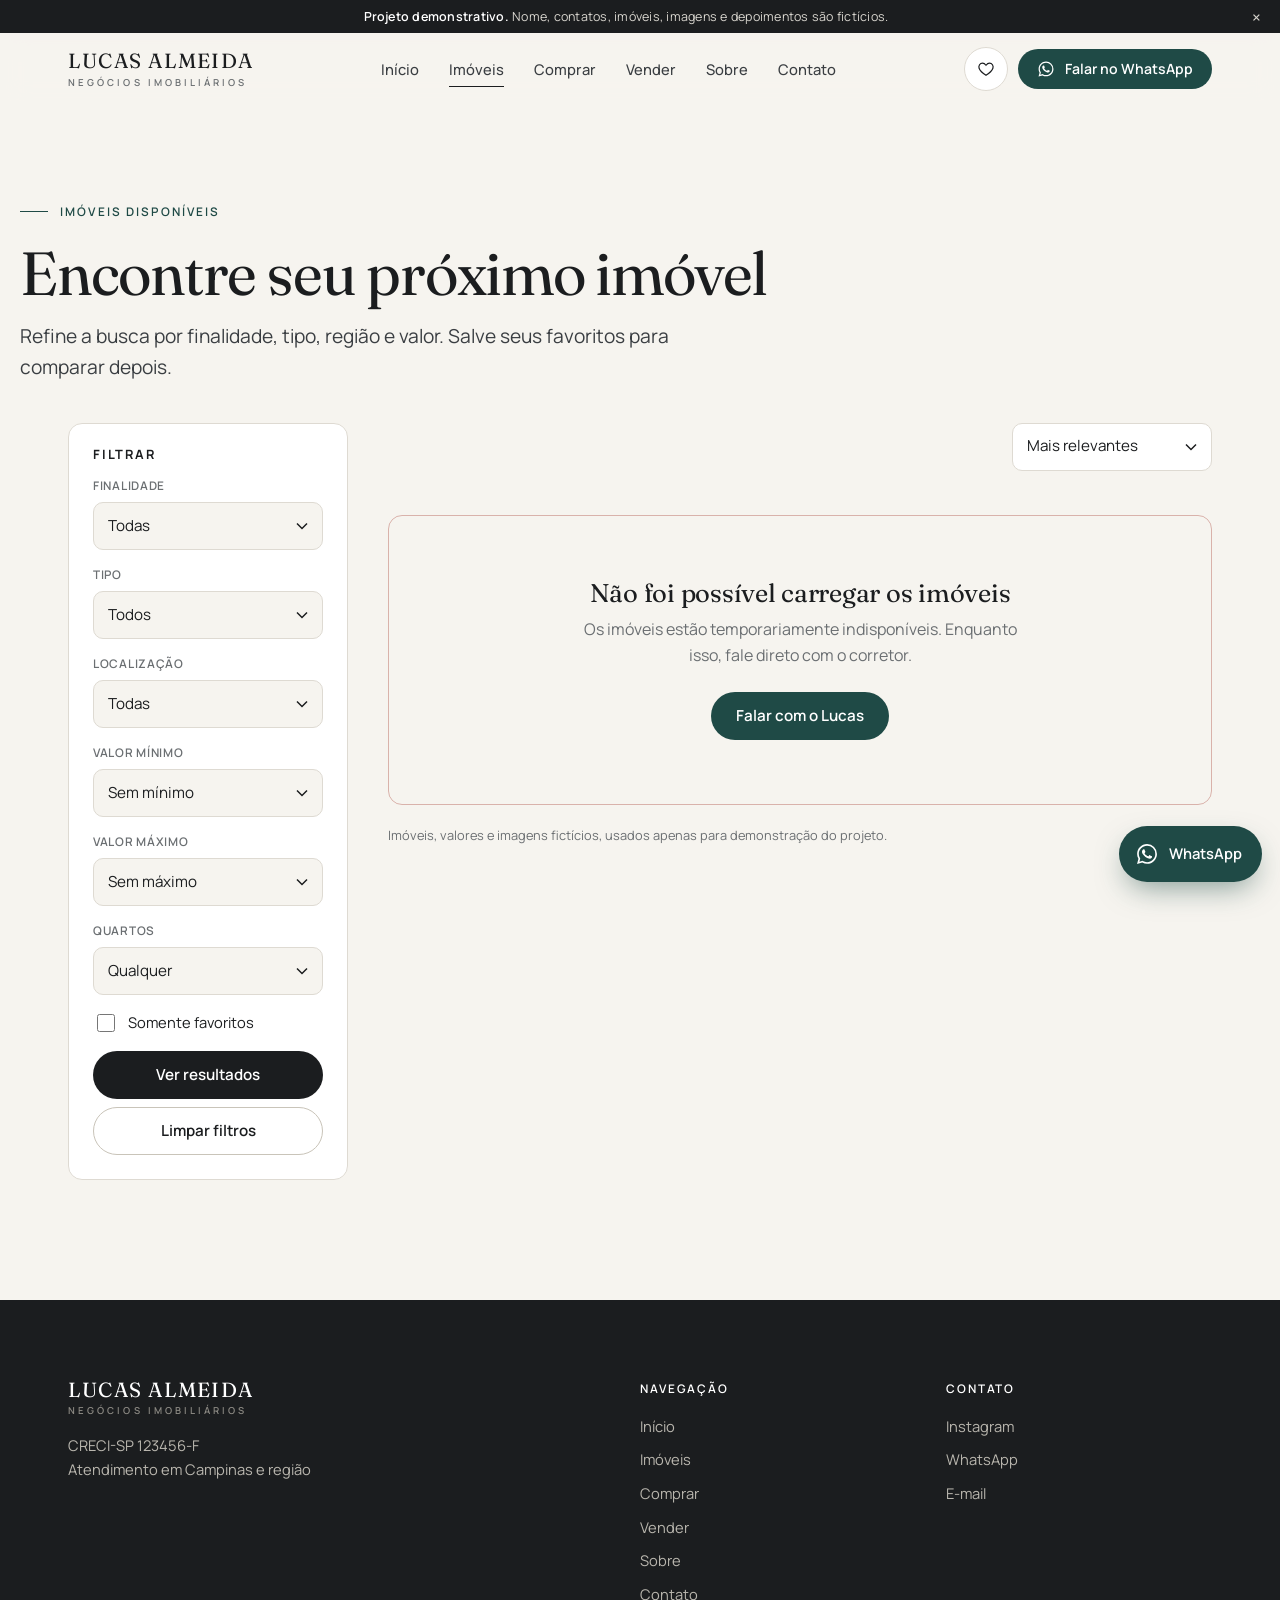
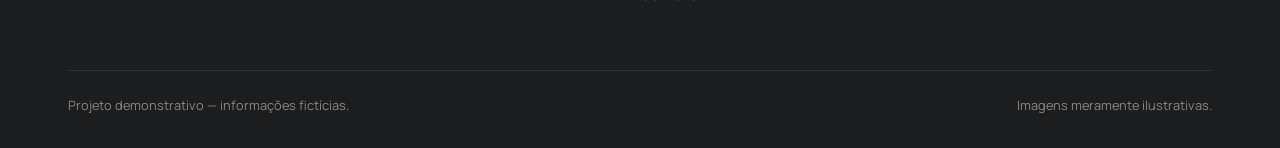
==== commit d4142beb: "Etapa 1: imóveis carregados do Supabase Co-Authored-By: Claude Opus 5.5 <noreply@anthropic.com> Clau" ====
--- a/imoveis.html
+++ b/imoveis.html
@@ -73,7 +73,9 @@
   </div>
   <div class="scrim"></div>
 </main>
+<script src="assets/js/config.js"></script>
 <script src="assets/js/data.js"></script>
+<script src="assets/js/api.js"></script>
 <script src="assets/js/main.js"></script>
 </body>
 </html>
--- a/assets/css/style.css
+++ b/assets/css/style.css
@@ -532,3 +532,21 @@
   *, *::before, *::after { animation-duration: .01ms !important; transition-duration: .01ms !important; }
   .reveal { opacity: 1; transform: none; }
 }
+
+/* ---------- Estados de carregamento (ETAPA 1 · Supabase) ---------- */
+.sk { display: block; height: 14px; width: 80%; margin: 10px 0; border-radius: 6px; background: linear-gradient(90deg, var(--surface-2) 25%, #f4f1ea 50%, var(--surface-2) 75%); background-size: 200% 100%; animation: skShimmer 1.4s ease-in-out infinite; }
+.sk--sm { width: 30%; height: 10px; }
+.sk--md { width: 55%; }
+.sk--lg { width: 70%; height: 22px; }
+.sk--xl { width: 75%; height: 40px; margin: 16px 0; }
+.sk--block { width: 100%; height: clamp(320px, 56vw, 580px); margin: 24px 0 0; border-radius: 18px; }
+.sk--aside { width: 100%; height: 320px; border-radius: var(--radius); }
+.card--skeleton .card__media { animation: skShimmer 1.4s ease-in-out infinite; background: linear-gradient(90deg, var(--surface-2) 25%, #f4f1ea 50%, var(--surface-2) 75%); background-size: 200% 100%; }
+.card--skeleton:hover { transform: none; box-shadow: none; }
+@keyframes skShimmer { from { background-position: 100% 0; } to { background-position: -100% 0; } }
+.property-loading .property { padding-top: 40px; }
+.empty--error { border-color: var(--danger); border-style: solid; border-color: color-mix(in srgb, var(--danger) 35%, transparent); }
+.card__media > .img-fallback { position: absolute; inset: 0; }
+.gallery--empty { display: block; }
+.aside__price .aside__extra { margin-top: 6px; text-transform: none; letter-spacing: .02em; font-size: .85rem; }
+.status-label { color: var(--danger); }
